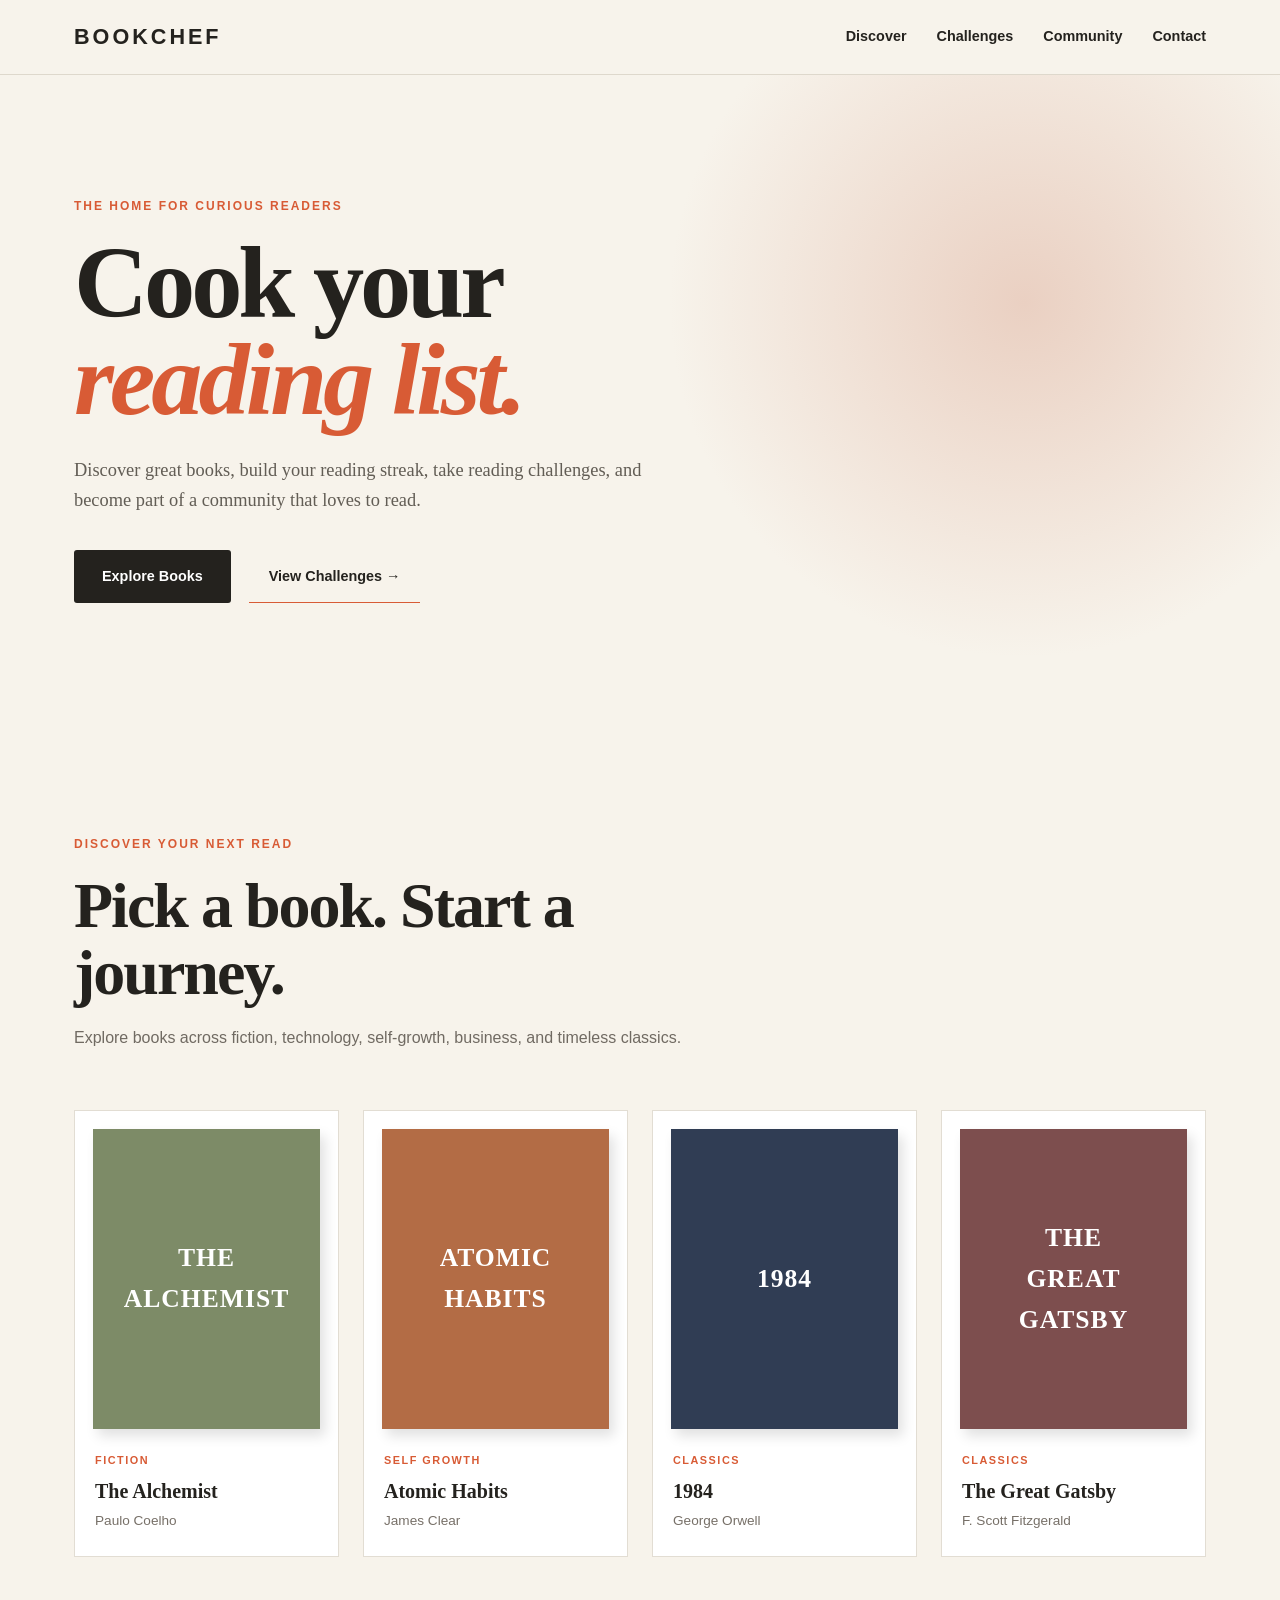
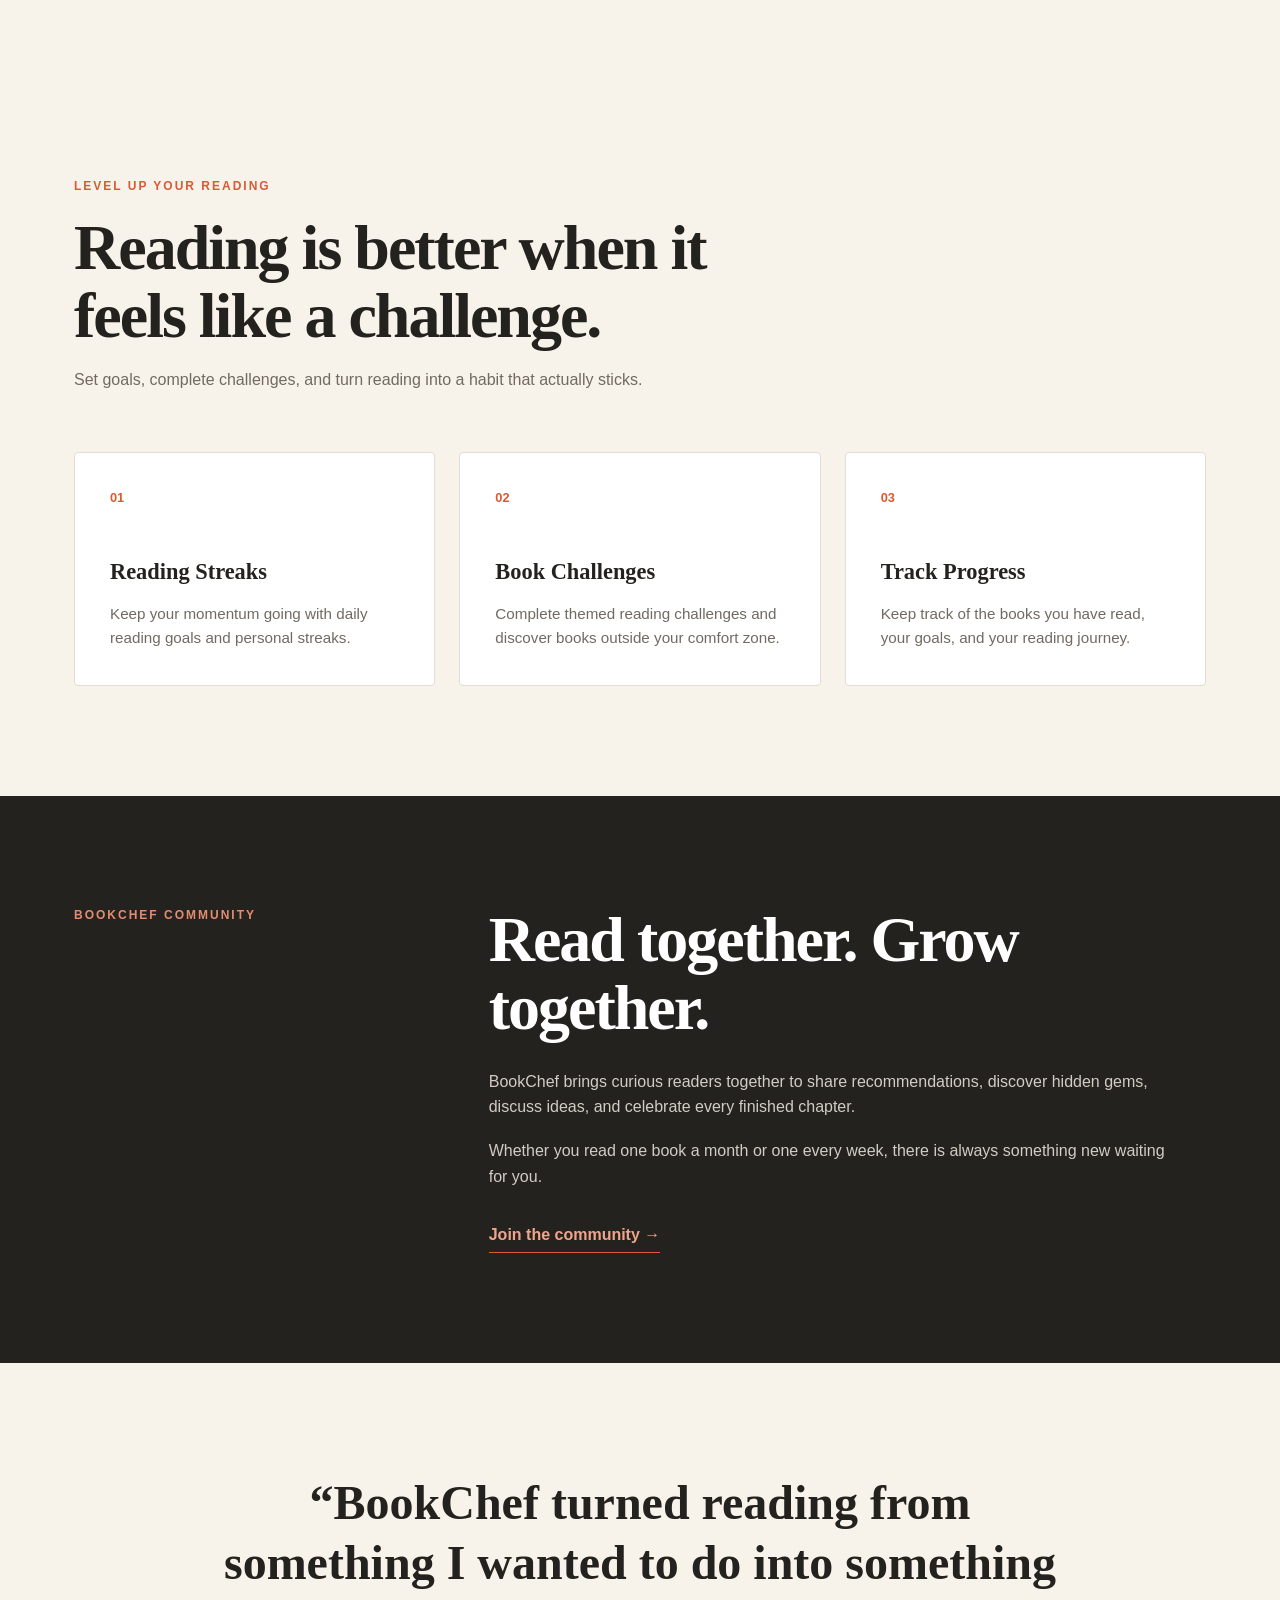
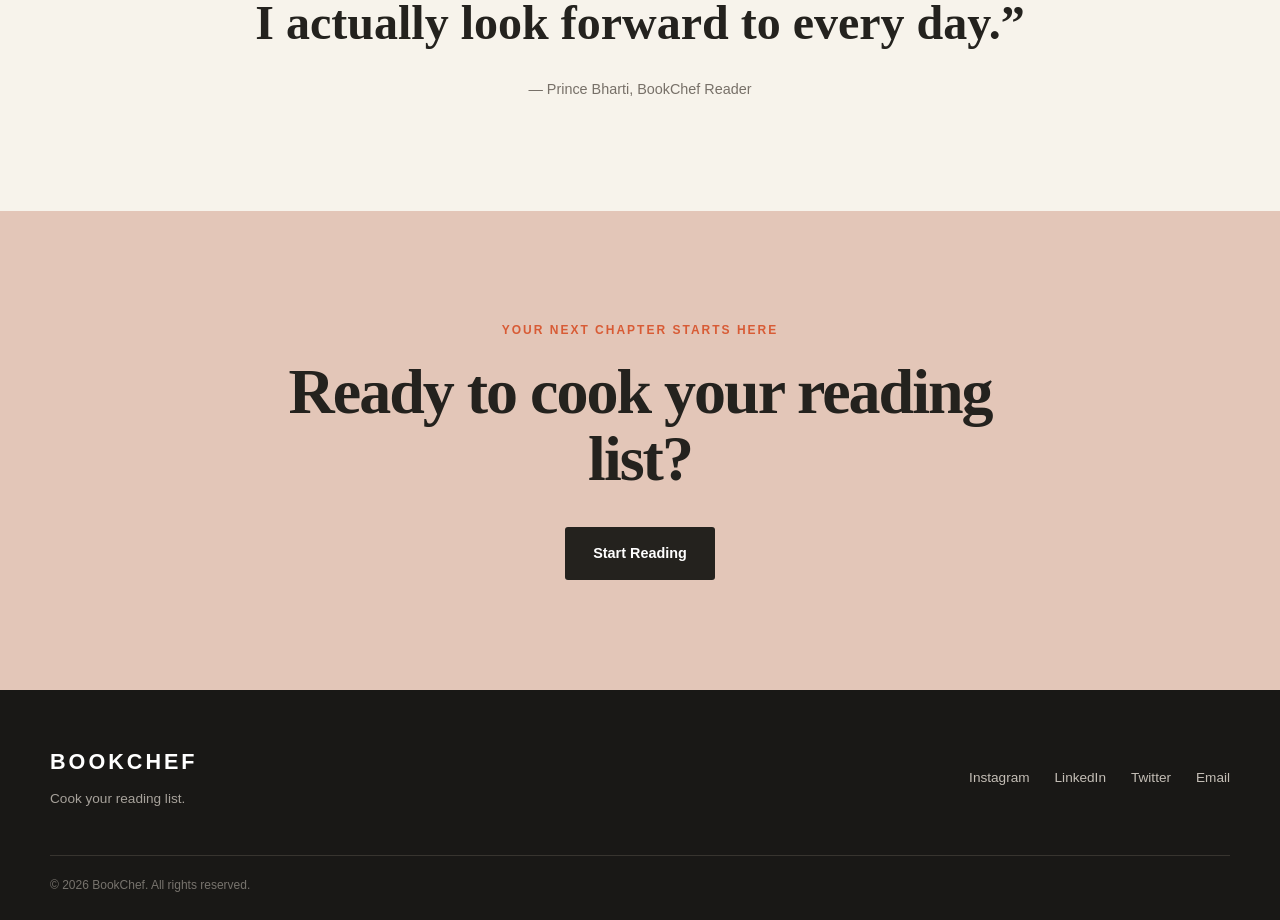
==== WebDev-L1-LandingPage/index.html @ 85806555 "Add BookChef landing page" ====
<!DOCTYPE html>
<html lang="en">
<head>
    <meta charset="UTF-8">
    <meta name="viewport" content="width=device-width, initial-scale=1.0">

    <title>BOOKCHEF — Cook Your Reading List</title>

    <link rel="stylesheet" href="style.css">
</head>

<body>

    <!-- =========================
         NAVIGATION
    ========================== -->

    <header class="navbar">
        <div class="nav-container">

            <a href="#" class="logo">BOOKCHEF</a>

            <nav>
                <a href="#discover">Discover</a>
                <a href="#challenges">Challenges</a>
                <a href="#community">Community</a>
                <a href="#contact">Contact</a>
            </nav>

        </div>
    </header>


    <main>

        <!-- =========================
             HERO SECTION
        ========================== -->

        <section class="hero">

            <div class="hero-content">

                <p class="eyebrow">THE HOME FOR CURIOUS READERS</p>

                <h1>
                    Cook your
                    <span>reading list.</span>
                </h1>

                <p class="hero-text">
                    Discover great books, build your reading streak,
                    take reading challenges, and become part of a
                    community that loves to read.
                </p>

                <div class="hero-buttons">

                    <a href="#discover" class="primary-button">
                        Explore Books
                    </a>

                    <a href="#challenges" class="secondary-button">
                        View Challenges →
                    </a>

                </div>

            </div>

        </section>


        <!-- =========================
             DISCOVER SECTION
        ========================== -->

        <section class="discover section" id="discover">

            <div class="section-heading">

                <p class="eyebrow">DISCOVER YOUR NEXT READ</p>

                <h2>
                    Pick a book.
                    Start a journey.
                </h2>

                <p>
                    Explore books across fiction, technology,
                    self-growth, business, and timeless classics.
                </p>

            </div>


            <div class="book-grid">

                <!-- Book 1 -->

                <article class="book-card">

                    <div class="book-cover cover-one">
                        <span>
                            THE<br>
                            ALCHEMIST
                        </span>
                    </div>

                    <div class="book-info">

                        <p class="book-category">
                            FICTION
                        </p>

                        <h3>
                            The Alchemist
                        </h3>

                        <p class="author">
                            Paulo Coelho
                        </p>

                    </div>

                </article>


                <!-- Book 2 -->

                <article class="book-card">

                    <div class="book-cover cover-two">
                        <span>
                            ATOMIC<br>
                            HABITS
                        </span>
                    </div>

                    <div class="book-info">

                        <p class="book-category">
                            SELF GROWTH
                        </p>

                        <h3>
                            Atomic Habits
                        </h3>

                        <p class="author">
                            James Clear
                        </p>

                    </div>

                </article>


                <!-- Book 3 -->

                <article class="book-card">

                    <div class="book-cover cover-three">
                        <span>
                            1984
                        </span>
                    </div>

                    <div class="book-info">

                        <p class="book-category">
                            CLASSICS
                        </p>

                        <h3>
                            1984
                        </h3>

                        <p class="author">
                            George Orwell
                        </p>

                    </div>

                </article>


                <!-- Book 4 -->

                <article class="book-card">

                    <div class="book-cover cover-four">
                        <span>
                            THE<br>
                            GREAT<br>
                            GATSBY
                        </span>
                    </div>

                    <div class="book-info">

                        <p class="book-category">
                            CLASSICS
                        </p>

                        <h3>
                            The Great Gatsby
                        </h3>

                        <p class="author">
                            F. Scott Fitzgerald
                        </p>

                    </div>

                </article>

            </div>

        </section>


        <!-- =========================
             CHALLENGES SECTION
        ========================== -->

        <section class="challenges section" id="challenges">

            <div class="section-heading">

                <p class="eyebrow">
                    LEVEL UP YOUR READING
                </p>

                <h2>
                    Reading is better
                    when it feels like a challenge.
                </h2>

                <p>
                    Set goals, complete challenges, and turn
                    reading into a habit that actually sticks.
                </p>

            </div>


            <div class="feature-grid">

                <!-- Feature 1 -->

                <article class="feature-card">

                    <div class="feature-number">
                        01
                    </div>

                    <h3>
                        Reading Streaks
                    </h3>

                    <p>
                        Keep your momentum going with daily
                        reading goals and personal streaks.
                    </p>

                </article>


                <!-- Feature 2 -->

                <article class="feature-card">

                    <div class="feature-number">
                        02
                    </div>

                    <h3>
                        Book Challenges
                    </h3>

                    <p>
                        Complete themed reading challenges and
                        discover books outside your comfort zone.
                    </p>

                </article>


                <!-- Feature 3 -->

                <article class="feature-card">

                    <div class="feature-number">
                        03
                    </div>

                    <h3>
                        Track Progress
                    </h3>

                    <p>
                        Keep track of the books you have read,
                        your goals, and your reading journey.
                    </p>

                </article>

            </div>

        </section>


        <!-- =========================
             COMMUNITY SECTION
        ========================== -->

        <section class="community section" id="community">

            <div class="community-content">

                <div class="community-label">

                    <p class="eyebrow">
                        BOOKCHEF COMMUNITY
                    </p>

                </div>


                <div>

                    <h2>
                        Read together.
                        Grow together.
                    </h2>

                    <p>
                        BookChef brings curious readers together
                        to share recommendations, discover hidden
                        gems, discuss ideas, and celebrate every
                        finished chapter.
                    </p>

                    <p>
                        Whether you read one book a month or one
                        every week, there is always something new
                        waiting for you.
                    </p>

                    <a href="#contact" class="text-link">
                        Join the community →
                    </a>

                </div>

            </div>

        </section>


        <!-- =========================
             TESTIMONIAL SECTION
        ========================== -->

        <section class="testimonial section">

            <div class="testimonial-content">

                <p class="quote">
                    “BookChef turned reading from something
                    I wanted to do into something I actually
                    look forward to every day.”
                </p>

                <p class="reviewer">
                    — Prince Bharti, BookChef Reader
                </p>

            </div>

        </section>


        <!-- =========================
             FINAL CTA
        ========================== -->

        <section class="final-cta">

            <div>

                <p class="eyebrow">
                    YOUR NEXT CHAPTER STARTS HERE
                </p>

                <h2>
                    Ready to cook
                    your reading list?
                </h2>

                <a href="#discover" class="primary-button">
                    Start Reading
                </a>

            </div>

        </section>

    </main>


    <!-- =========================
         FOOTER
    ========================== -->

    <footer id="contact">

        <div class="footer-container">

            <div class="footer-brand">

                <a href="#" class="logo">
                    BOOKCHEF
                </a>

                <p>
                    Cook your reading list.
                </p>

            </div>


            <div class="footer-links">

                <a href="#">Instagram</a>
                <a href="#">LinkedIn</a>
                <a href="#">Twitter</a>
                <a href="#">Email</a>

            </div>

        </div>


        <div class="copyright">

            © 2026 BookChef. All rights reserved.

        </div>

    </footer>

</body>
</html>
---- WebDev-L1-LandingPage/style.css ----
/* =========================
   RESET & BASE
========================= */

* {
    margin: 0;
    padding: 0;
    box-sizing: border-box;
}

html {
    scroll-behavior: smooth;
}

body {
    font-family: Georgia, "Times New Roman", serif;
    background: #f7f3eb;
    color: #24221e;
    line-height: 1.6;
}

a {
    text-decoration: none;
    color: inherit;
}


/* =========================
   NAVIGATION
========================= */

.navbar {
    position: sticky;
    top: 0;
    z-index: 1000;

    background: rgba(247, 243, 235, 0.96);

    border-bottom: 1px solid #ded8cc;
}

.nav-container {
    max-width: 1180px;
    min-height: 74px;

    margin: auto;
    padding: 0 24px;

    display: flex;
    align-items: center;
    justify-content: space-between;
}

.logo {
    font-family: Arial, Helvetica, sans-serif;

    font-size: 1.35rem;
    font-weight: 800;

    letter-spacing: 3px;
}

nav {
    display: flex;
    align-items: center;
    gap: 30px;

    font-family: Arial, Helvetica, sans-serif;
}

nav a {
    font-size: 0.9rem;
    font-weight: 600;

    transition: color 0.3s ease;
}

nav a:hover {
    color: #d85b35;
}


/* =========================
   HERO
========================= */

.hero {
    min-height: 650px;

    display: flex;
    align-items: center;

    background:
        radial-gradient(
            circle at 80% 35%,
            #ead0c2 0,
            transparent 32%
        ),
        #f7f3eb;
}

.hero-content {
    width: 100%;
    max-width: 1180px;

    margin: auto;
    padding: 100px 24px;
}

.eyebrow {
    margin-bottom: 18px;

    color: #d85b35;

    font-family: Arial, Helvetica, sans-serif;

    font-size: 0.75rem;
    font-weight: 700;

    letter-spacing: 2px;
}

.hero h1 {
    max-width: 850px;

    margin-bottom: 28px;

    font-size: clamp(3.5rem, 8vw, 7rem);

    line-height: 0.95;

    letter-spacing: -4px;
}

.hero h1 span {
    display: block;

    color: #d85b35;

    font-style: italic;
}

.hero-text {
    max-width: 620px;

    margin-bottom: 35px;

    color: #625d55;

    font-size: 1.15rem;
}

.hero-buttons {
    display: flex;
    align-items: center;

    gap: 18px;

    flex-wrap: wrap;
}

.primary-button {
    display: inline-block;

    padding: 15px 28px;

    background: #24221e;
    color: #ffffff;

    border-radius: 3px;

    font-family: Arial, Helvetica, sans-serif;

    font-size: 0.9rem;
    font-weight: 700;

    transition:
        background 0.3s ease,
        transform 0.3s ease;
}

.primary-button:hover {
    background: #d85b35;

    transform: translateY(-2px);
}

.secondary-button {
    padding: 14px 20px;

    font-family: Arial, Helvetica, sans-serif;

    font-size: 0.9rem;
    font-weight: 700;

    border-bottom: 1px solid #d85b35;
}


/* =========================
   COMMON SECTIONS
========================= */

.section {
    max-width: 1180px;

    margin: auto;

    padding: 110px 24px;
}

.section-heading {
    max-width: 720px;

    margin-bottom: 60px;
}

.section-heading h2 {
    margin-bottom: 18px;

    font-size: clamp(2.3rem, 5vw, 4rem);

    line-height: 1.05;

    letter-spacing: -2px;
}

.section-heading > p:last-child {
    color: #706a62;

    font-family: Arial, Helvetica, sans-serif;

    font-size: 1rem;
}


/* =========================
   BOOK GRID
========================= */

.book-grid {
    display: grid;

    grid-template-columns: repeat(4, 1fr);

    gap: 24px;
}

.book-card {
    background: #ffffff;

    border: 1px solid #e2ddd3;

    overflow: hidden;

    transition:
        transform 0.3s ease,
        box-shadow 0.3s ease;
}

.book-card:hover {
    transform: translateY(-7px);

    box-shadow:
        0 18px 35px rgba(50, 40, 30, 0.12);
}


/* =========================
   BOOK COVERS
========================= */

.book-cover {
    height: 300px;

    margin: 18px;

    display: flex;
    align-items: center;
    justify-content: center;

    text-align: center;

    color: #ffffff;

    font-family: Georgia, serif;

    font-size: 1.6rem;
    font-weight: bold;

    letter-spacing: 1px;

    box-shadow:
        5px 7px 12px rgba(0, 0, 0, 0.12);
}

.cover-one {
    background: #7d8b67;
}

.cover-two {
    background: #b36c45;
}

.cover-three {
    background: #303d54;
}

.cover-four {
    background: #7d4e4e;
}


/* =========================
   BOOK INFORMATION
========================= */

.book-info {
    padding: 5px 20px 25px;
}

.book-category {
    margin-bottom: 5px;

    color: #d85b35;

    font-family: Arial, Helvetica, sans-serif;

    font-size: 0.68rem;
    font-weight: 700;

    letter-spacing: 1.5px;
}

.book-info h3 {
    margin-bottom: 3px;

    font-size: 1.25rem;
}

.author {
    color: #777068;

    font-family: Arial, Helvetica, sans-serif;

    font-size: 0.85rem;
}


/* =========================
   CHALLENGES / FEATURES
========================= */

.feature-grid {
    display: grid;

    grid-template-columns: repeat(3, 1fr);

    gap: 24px;
}

.feature-card {
    padding: 35px;

    background: #ffffff;

    border: 1px solid #e2ddd3;

    border-radius: 4px;

    transition:
        transform 0.3s ease,
        box-shadow 0.3s ease;
}

.feature-card:hover {
    transform: translateY(-5px);

    box-shadow:
        0 15px 30px rgba(50, 40, 30, 0.08);
}

.feature-number {
    margin-bottom: 45px;

    color: #d85b35;

    font-family: Arial, Helvetica, sans-serif;

    font-size: 0.8rem;
    font-weight: 700;
}

.feature-card h3 {
    margin-bottom: 12px;

    font-size: 1.4rem;
}

.feature-card p {
    color: #706a62;

    font-family: Arial, Helvetica, sans-serif;

    font-size: 0.95rem;
}


/* =========================
   COMMUNITY
========================= */

.community {
    max-width: none;

    background: #24221e;

    color: #ffffff;
}

.community-content {
    max-width: 1180px;

    margin: auto;

    padding: 0 24px;

    display: grid;

    grid-template-columns: 0.7fr 1.5fr;

    gap: 80px;
}

.community .eyebrow {
    color: #e58c70;
}

.community h2 {
    max-width: 750px;

    margin-bottom: 28px;

    font-size: clamp(2.5rem, 5vw, 4.3rem);

    line-height: 1.05;

    letter-spacing: -2px;
}

.community-content p:not(.eyebrow) {
    max-width: 680px;

    margin-bottom: 18px;

    color: #d1ccc4;

    font-family: Arial, Helvetica, sans-serif;

    font-size: 1rem;
}

.text-link {
    display: inline-block;

    margin-top: 15px;

    color: #f0a48c;

    font-family: Arial, Helvetica, sans-serif;

    font-weight: 700;

    border-bottom: 1px solid #d85b35;

    padding-bottom: 4px;
}


/* =========================
   TESTIMONIAL
========================= */

.testimonial {
    text-align: center;
}

.testimonial-content {
    max-width: 850px;

    margin: auto;
}

.quote {
    margin-bottom: 25px;

    font-size: clamp(1.8rem, 4vw, 3rem);

    line-height: 1.25;

    font-weight: 600;
}

.reviewer {
    color: #777068;

    font-family: Arial, Helvetica, sans-serif;

    font-size: 0.9rem;
}


/* =========================
   FINAL CTA
========================= */

.final-cta {
    padding: 110px 24px;

    text-align: center;

    background: #e3c6b8;
}

.final-cta h2 {
    max-width: 750px;

    margin: 0 auto 35px;

    font-size: clamp(2.5rem, 5vw, 4.5rem);

    line-height: 1.05;

    letter-spacing: -2px;
}


/* =========================
   FOOTER
========================= */

footer {
    padding: 55px 24px 25px;

    background: #191816;

    color: #ffffff;
}

.footer-container {
    max-width: 1180px;

    margin: auto;

    display: flex;

    justify-content: space-between;

    gap: 40px;
}

.footer-brand p {
    margin-top: 8px;

    color: #a7a29b;

    font-family: Arial, Helvetica, sans-serif;

    font-size: 0.85rem;
}

.footer-links {
    display: flex;

    align-items: center;

    gap: 25px;

    flex-wrap: wrap;

    font-family: Arial, Helvetica, sans-serif;
}

.footer-links a {
    color: #c4beb6;

    font-size: 0.85rem;

    transition: color 0.3s ease;
}

.footer-links a:hover {
    color: #e58c70;
}

.copyright {
    max-width: 1180px;

    margin: 45px auto 0;

    padding-top: 20px;

    border-top: 1px solid #37342f;

    color: #77736d;

    font-family: Arial, Helvetica, sans-serif;

    font-size: 0.75rem;
}


/* =========================
   TABLET RESPONSIVENESS
========================= */

@media (max-width: 900px) {

    .book-grid {
        grid-template-columns: repeat(2, 1fr);
    }

    .community-content {
        grid-template-columns: 1fr;

        gap: 30px;
    }

}


/* =========================
   MOBILE RESPONSIVENESS
========================= */

@media (max-width: 650px) {

    .nav-container {
        min-height: 65px;

        padding: 0 16px;
    }

    nav {
        gap: 12px;
    }

    nav a {
        font-size: 0.72rem;
    }

    .logo {
        font-size: 1rem;

        letter-spacing: 2px;
    }

    .hero {
        min-height: 580px;
    }

    .hero-content {
        padding: 80px 20px;
    }

    .hero h1 {
        letter-spacing: -2px;
    }

    .hero-text {
        font-size: 1rem;
    }

    .section {
        padding: 80px 20px;
    }

    .book-grid {
        grid-template-columns: 1fr;
    }

    .book-cover {
        height: 330px;
    }

    .feature-grid {
        grid-template-columns: 1fr;
    }

    .community-content {
        padding: 0 20px;
    }

    .final-cta {
        padding: 80px 20px;
    }

    .footer-container {
        flex-direction: column;
    }

    footer {
        padding-left: 20px;
        padding-right: 20px;
    }

}
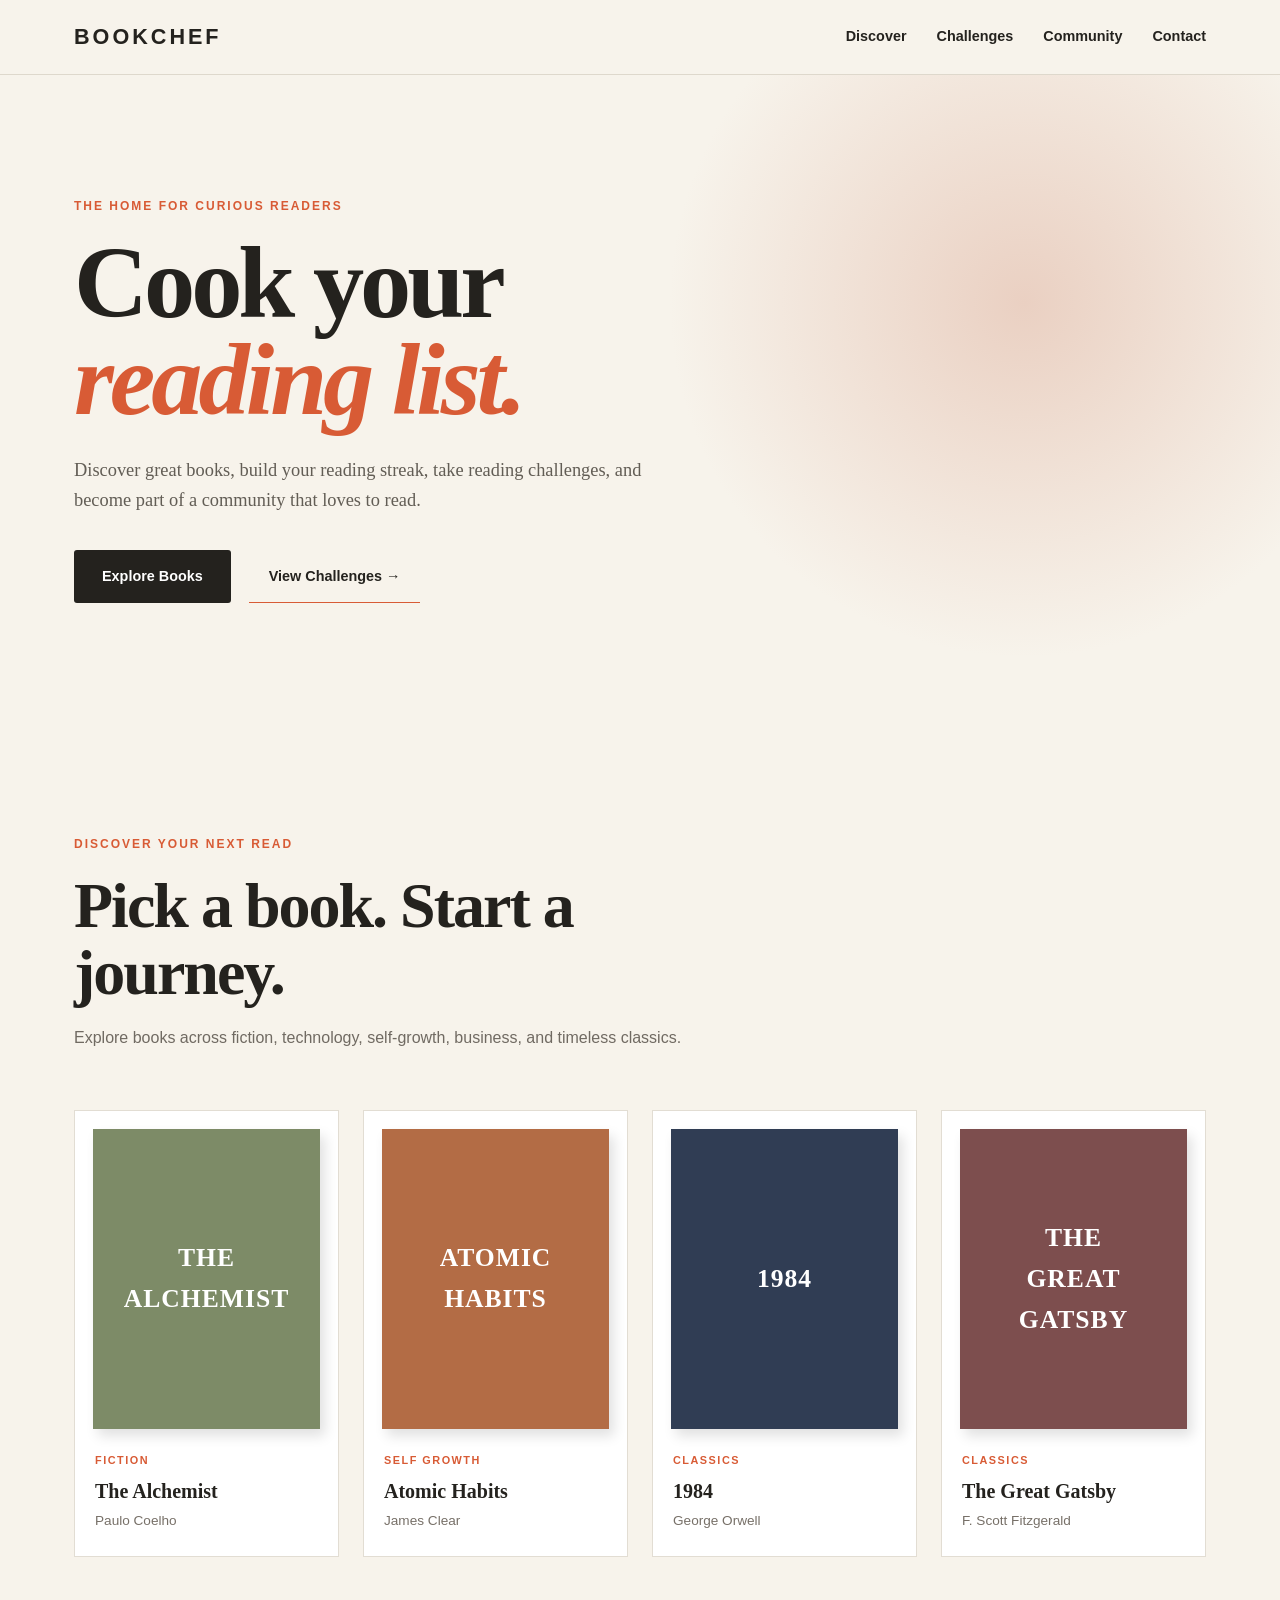
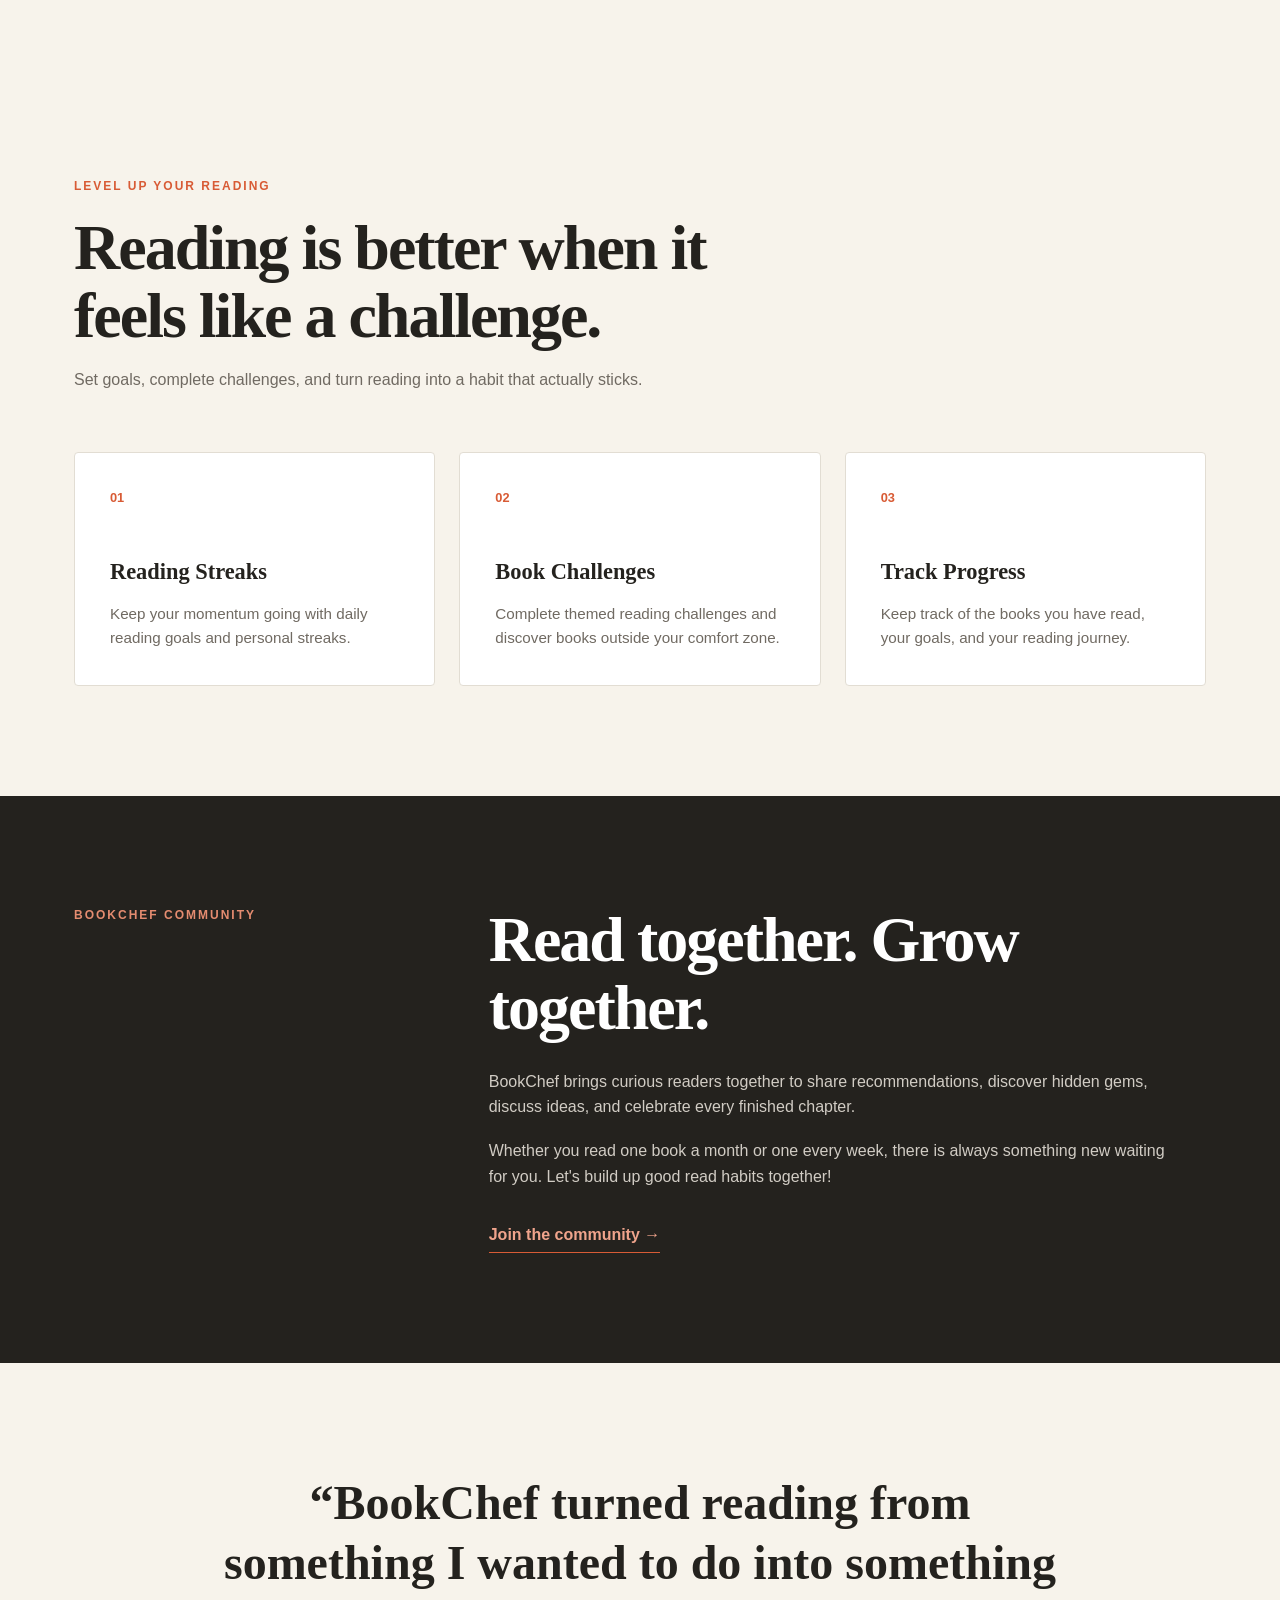
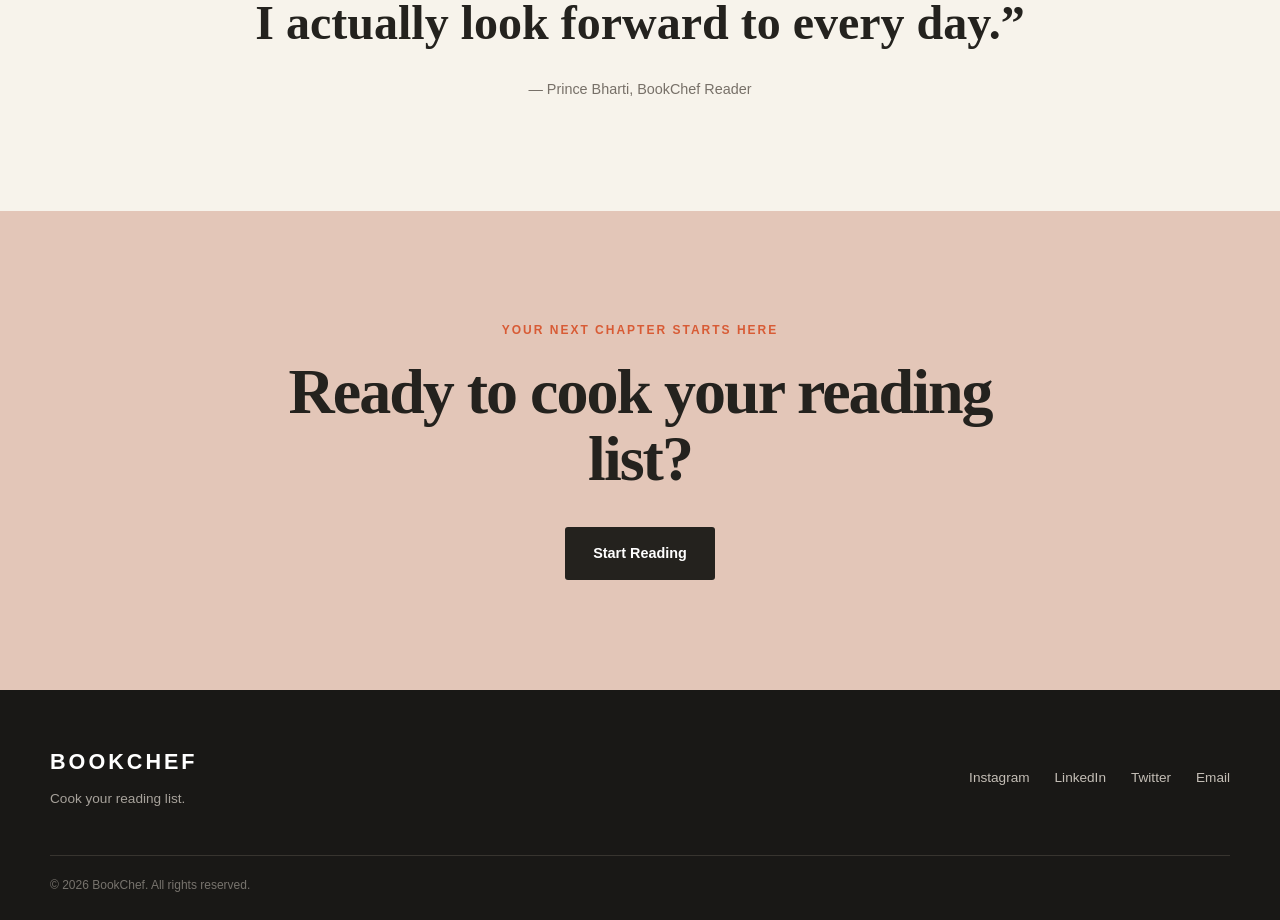
==== commit 4d69f60b: "Modified community section" ====
--- a/WebDev-L1-LandingPage/index.html
+++ b/WebDev-L1-LandingPage/index.html
@@ -345,7 +345,7 @@
                     <p>
                         Whether you read one book a month or one
                         every week, there is always something new
-                        waiting for you.
+                        waiting for you. Let's build up good read habits together!
                     </p>
 
                     <a href="#contact" class="text-link">
